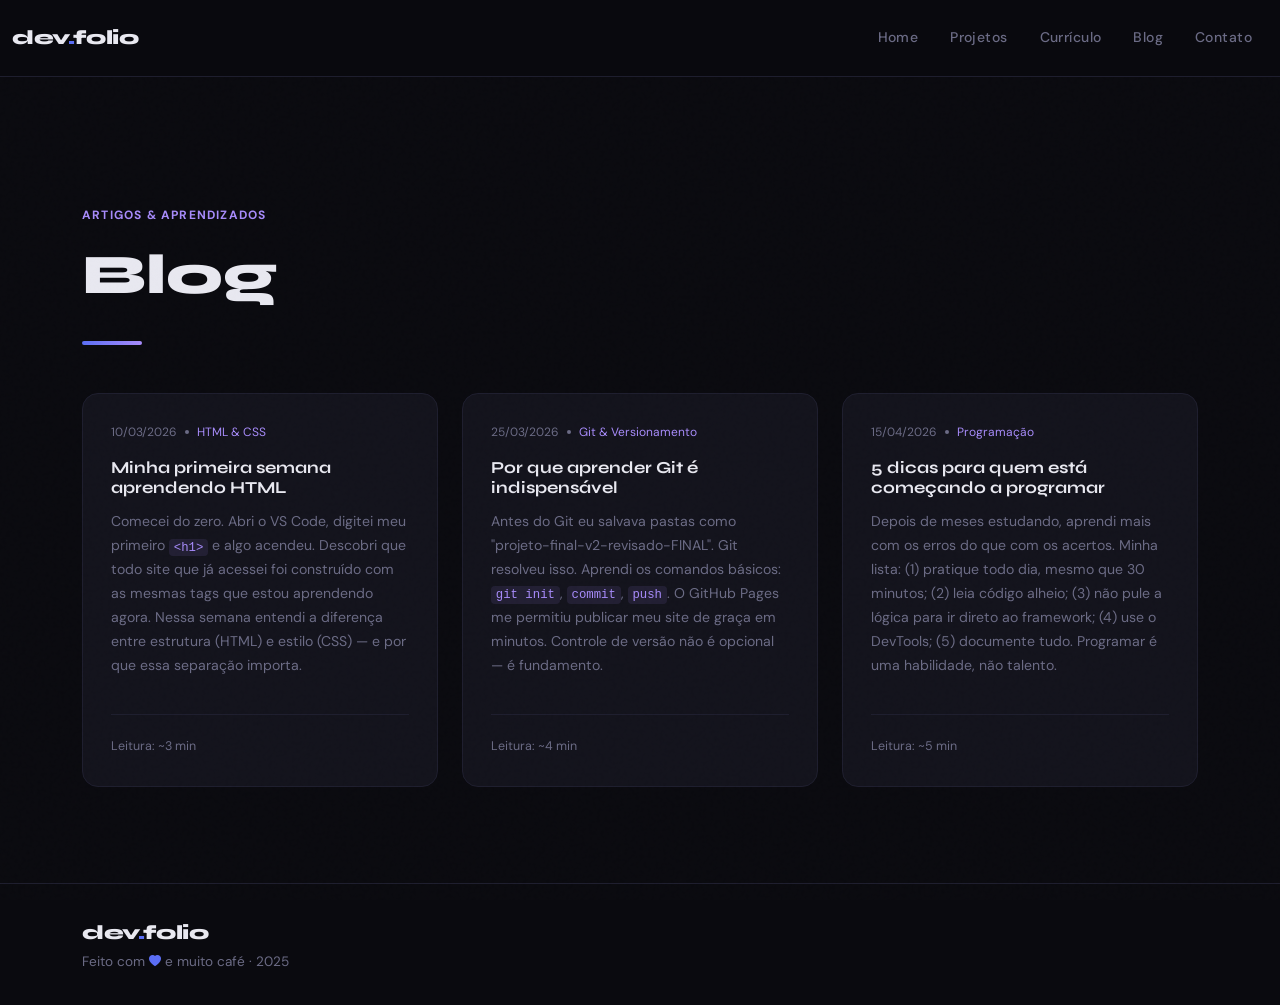
==== blog.html @ 3c871db7 "Commitando site de portifolio" ====
<!DOCTYPE html>
<html lang="pt-BR">
<head>
  <meta charset="UTF-8">
  <meta name="viewport" content="width=device-width, initial-scale=1.0">
  <title>Blog — Portfólio Dev</title>

  <!-- Bootstrap 5 -->
  <link href="https://cdn.jsdelivr.net/npm/bootstrap@5.3.3/dist/css/bootstrap.min.css" rel="stylesheet">
  <!-- Google Fonts -->
  <link href="https://fonts.googleapis.com/css2?family=Syne:wght@400;600;700;800&family=DM+Sans:ital,opsz,wght@0,9..40,300;0,9..40,400;0,9..40,500;1,9..40,300&display=swap" rel="stylesheet">
  <!-- Bootstrap Icons -->
  <link href="https://cdn.jsdelivr.net/npm/bootstrap-icons@1.11.3/font/bootstrap-icons.min.css" rel="stylesheet">

  <!-- CSS Customizado -->
  <link rel="stylesheet" href="assets/css/estilo.css">
</head>
<body>

<!-- NAVBAR -->
<nav class="navbar navbar-expand-lg navbar-dark sticky-top">
  <div class="container-fluid">
    <a class="navbar-brand" href="index.html">dev<span>.</span>folio</a>
    <button class="navbar-toggler" type="button" data-bs-toggle="collapse" data-bs-target="#navbarNav">
      <span class="navbar-toggler-icon"></span>
    </button>
    <div class="collapse navbar-collapse" id="navbarNav">
      <ul class="navbar-nav ms-auto">
        <li class="nav-item"><a class="nav-link" href="index.html">Home</a></li>
        <li class="nav-item"><a class="nav-link" href="index.html#projetos">Projetos</a></li>
        <li class="nav-item"><a class="nav-link" href="curriculo.html">Currículo</a></li>
        <li class="nav-item"><a class="nav-link" href="blog.html">Blog</a></li>
        <li class="nav-item"><a class="nav-link" href="contato.html">Contato</a></li>
      </ul>
    </div>
  </div>
</nav>

<!-- BLOG -->
<section id="blog" style="padding-top:8rem;">
  <div class="container">
    <p class="section-label fade-up">Artigos & Aprendizados</p>
    <h2 class="section-title fade-up">Blog</h2>
    <div class="divider fade-up"></div>
    <div class="row g-4">

      <div class="col-lg-4 fade-up delay-1">
        <article style="background:var(--card-bg);border:1px solid var(--border);border-radius:16px;padding:1.75rem;height:100%;transition:all 0.3s;display:flex;flex-direction:column;">
          <div style="display:flex;align-items:center;gap:0.5rem;margin-bottom:1rem;">
            <span style="font-size:0.75rem;color:var(--muted);">10/03/2026</span>
            <span style="width:4px;height:4px;background:var(--muted);border-radius:50%;"></span>
            <span style="font-size:0.75rem;color:var(--accent2);">HTML & CSS</span>
          </div>
          <h4 style="font-size:1.05rem;font-family:'Syne',sans-serif;font-weight:700;color:var(--text);margin-bottom:0.75rem;">Minha primeira semana aprendendo HTML</h4>
          <p style="color:var(--muted);font-size:0.88rem;line-height:1.7;flex:1;">
            Comecei do zero. Abri o VS Code, digitei meu primeiro <code style="color:var(--accent2);background:rgba(167,139,250,0.1);padding:0.1rem 0.3rem;border-radius:4px;">&lt;h1&gt;</code> e algo acendeu. 
            Descobri que todo site que já acessei foi construído com as mesmas tags que estou aprendendo agora. 
            Nessa semana entendi a diferença entre estrutura (HTML) e estilo (CSS) — e por que essa separação importa.
          </p>
          <div style="margin-top:1.25rem;padding-top:1rem;border-top:1px solid var(--border);">
            <span style="font-size:0.78rem;color:var(--muted);">Leitura: ~3 min</span>
          </div>
        </article>
      </div>

      <div class="col-lg-4 fade-up delay-2">
        <article style="background:var(--card-bg);border:1px solid var(--border);border-radius:16px;padding:1.75rem;height:100%;transition:all 0.3s;display:flex;flex-direction:column;">
          <div style="display:flex;align-items:center;gap:0.5rem;margin-bottom:1rem;">
            <span style="font-size:0.75rem;color:var(--muted);">25/03/2026</span>
            <span style="width:4px;height:4px;background:var(--muted);border-radius:50%;"></span>
            <span style="font-size:0.75rem;color:var(--accent2);">Git & Versionamento</span>
          </div>
          <h4 style="font-size:1.05rem;font-family:'Syne',sans-serif;font-weight:700;color:var(--text);margin-bottom:0.75rem;">Por que aprender Git é indispensável</h4>
          <p style="color:var(--muted);font-size:0.88rem;line-height:1.7;flex:1;">
            Antes do Git eu salvava pastas como "projeto-final-v2-revisado-FINAL". Git resolveu isso. 
            Aprendi os comandos básicos: <code style="color:var(--accent2);background:rgba(167,139,250,0.1);padding:0.1rem 0.3rem;border-radius:4px;">git init</code>, <code style="color:var(--accent2);background:rgba(167,139,250,0.1);padding:0.1rem 0.3rem;border-radius:4px;">commit</code>, <code style="color:var(--accent2);background:rgba(167,139,250,0.1);padding:0.1rem 0.3rem;border-radius:4px;">push</code>.
            O GitHub Pages me permitiu publicar meu site de graça em minutos. Controle de versão não é opcional — é fundamento.
          </p>
          <div style="margin-top:1.25rem;padding-top:1rem;border-top:1px solid var(--border);">
            <span style="font-size:0.78rem;color:var(--muted);">Leitura: ~4 min</span>
          </div>
        </article>
      </div>

      <div class="col-lg-4 fade-up delay-3">
        <article style="background:var(--card-bg);border:1px solid var(--border);border-radius:16px;padding:1.75rem;height:100%;transition:all 0.3s;display:flex;flex-direction:column;">
          <div style="display:flex;align-items:center;gap:0.5rem;margin-bottom:1rem;">
            <span style="font-size:0.75rem;color:var(--muted);">15/04/2026</span>
            <span style="width:4px;height:4px;background:var(--muted);border-radius:50%;"></span>
            <span style="font-size:0.75rem;color:var(--accent2);">Programação</span>
          </div>
          <h4 style="font-size:1.05rem;font-family:'Syne',sans-serif;font-weight:700;color:var(--text);margin-bottom:0.75rem;">5 dicas para quem está começando a programar</h4>
          <p style="color:var(--muted);font-size:0.88rem;line-height:1.7;flex:1;">
            Depois de meses estudando, aprendi mais com os erros do que com os acertos. 
            Minha lista: (1) pratique todo dia, mesmo que 30 minutos; (2) leia código alheio; 
            (3) não pule a lógica para ir direto ao framework; (4) use o DevTools; 
            (5) documente tudo. Programar é uma habilidade, não talento.
          </p>
          <div style="margin-top:1.25rem;padding-top:1rem;border-top:1px solid var(--border);">
            <span style="font-size:0.78rem;color:var(--muted);">Leitura: ~5 min</span>
          </div>
        </article>
      </div>

    </div>
  </div>
</section>

<!-- FOOTER -->
<footer>
  <div class="container d-flex flex-wrap justify-content-between align-items-center">
    <span class="navbar-brand mb-0" style="font-family:'Syne',sans-serif;font-weight:800;">dev<span style="color:var(--accent);">.</span>folio</span>
    <span style="color:var(--muted);">Feito com <i class="bi bi-heart-fill" style="color:var(--accent);font-size:0.75rem;"></i> e muito café · 2025</span>
  </div>
</footer>

<!-- Bootstrap JS -->
<script src="https://cdn.jsdelivr.net/npm/bootstrap@5.3.3/dist/js/bootstrap.bundle.min.js"></script>
<!-- JS Customizado -->
<script src="assets/js/app.js"></script>

</body>
</html>
---- assets/css/estilo.css ----
:root {
  --bg: #0a0a0f;
  --surface: #111118;
  --border: #1e1e2e;
  --accent: #5b6ef5;
  --accent2: #a78bfa;
  --accent3: #34d399;
  --text: #e8e8f0;
  --muted: #6b6b85;
  --card-bg: #13131c;
}

* { margin: 0; padding: 0; box-sizing: border-box; }

html { scroll-behavior: smooth; }

body {
  background: var(--bg);
  color: var(--text);
  font-family: 'DM Sans', sans-serif;
  font-size: 16px;
  line-height: 1.7;
  overflow-x: hidden;
}

/* ── NOISE OVERLAY ── */
body::before {
  content: '';
  position: fixed;
  inset: 0;
  background-image: url("data:image/svg+xml,%3Csvg viewBox='0 0 256 256' xmlns='http://www.w3.org/2000/svg'%3E%3Cfilter id='noise'%3E%3CfeTurbulence type='fractalNoise' baseFrequency='0.9' numOctaves='4' stitchTiles='stitch'/%3E%3C/filter%3E%3Crect width='100%25' height='100%25' filter='url(%23noise)' opacity='0.04'/%3E%3C/svg%3E");
  pointer-events: none;
  z-index: 999;
  opacity: 0.4;
}

h1, h2, h3, h4 {
  font-family: 'Syne', sans-serif;
  font-weight: 700;
}

/* ── NAV ── */
nav.navbar {
  background: rgba(10,10,15,0.85) !important;
  backdrop-filter: blur(16px);
  border-bottom: 1px solid var(--border);
  padding: 1rem 0;
}

.navbar-brand {
  font-family: 'Syne', sans-serif;
  font-weight: 800;
  font-size: 1.25rem;
  color: var(--text) !important;
  letter-spacing: -0.02em;
}

.navbar-brand span { color: var(--accent); }

.nav-link {
  color: var(--muted) !important;
  font-size: 0.875rem;
  font-weight: 500;
  letter-spacing: 0.03em;
  transition: color 0.2s;
  padding: 0.4rem 1rem !important;
}

.nav-link:hover { color: var(--text) !important; }

/* ── HERO ── */
.hero {
  min-height: 100vh;
  display: flex;
  align-items: center;
  padding: 7rem 0 5rem;
  position: relative;
  overflow: hidden;
}

.hero-glow {
  position: absolute;
  width: 600px;
  height: 600px;
  border-radius: 50%;
  filter: blur(120px);
  opacity: 0.12;
  pointer-events: none;
}

.hero-glow-1 {
  background: var(--accent);
  top: -100px;
  right: -100px;
}

.hero-glow-2 {
  background: var(--accent2);
  bottom: -100px;
  left: -100px;
}

.hero-tag {
  display: inline-flex;
  align-items: center;
  gap: 0.5rem;
  background: rgba(91,110,245,0.12);
  border: 1px solid rgba(91,110,245,0.25);
  color: var(--accent2);
  font-size: 0.8rem;
  font-weight: 500;
  letter-spacing: 0.05em;
  padding: 0.35rem 0.9rem;
  border-radius: 100px;
  margin-bottom: 1.5rem;
}

.hero-tag .dot {
  width: 6px; height: 6px;
  background: var(--accent3);
  border-radius: 50%;
  animation: pulse 2s infinite;
}

@keyframes pulse {
  0%, 100% { opacity: 1; transform: scale(1); }
  50% { opacity: 0.5; transform: scale(0.8); }
}

.hero-title {
  font-size: clamp(1.8rem, 3.5vw, 3.2rem);
  font-weight: 800;
  line-height: 1.1;
  letter-spacing: -0.03em;
  color: var(--text);
  margin-bottom: 1.5rem;
  word-break: normal;
  overflow-wrap: normal;
  white-space: nowrap;
}

.hero-title .line2 {
  background: linear-gradient(135deg, var(--accent) 0%, var(--accent2) 100%);
  -webkit-background-clip: text;
  -webkit-text-fill-color: transparent;
  background-clip: text;
}

.hero-sub {
  color: var(--muted);
  font-size: 1.05rem;
  max-width: 480px;
  margin-bottom: 2.5rem;
  line-height: 1.8;
}

.btn-primary-custom {
  background: var(--accent);
  color: #fff;
  border: none;
  padding: 0.85rem 2rem;
  border-radius: 8px;
  font-family: 'Syne', sans-serif;
  font-weight: 600;
  font-size: 0.95rem;
  transition: all 0.25s;
  text-decoration: none;
  display: inline-flex;
  align-items: center;
  gap: 0.5rem;
}

.btn-primary-custom:hover {
  background: #4a5de4;
  transform: translateY(-2px);
  box-shadow: 0 10px 30px rgba(91,110,245,0.3);
}

.btn-secondary-custom {
  background: transparent;
  color: var(--text);
  border: 1px solid var(--border);
  padding: 0.85rem 2rem;
  border-radius: 8px;
  font-family: 'Syne', sans-serif;
  font-weight: 600;
  font-size: 0.95rem;
  transition: all 0.25s;
  text-decoration: none;
  display: inline-flex;
  align-items: center;
  gap: 0.5rem;
  cursor: pointer;
}

.btn-secondary-custom:hover {
  border-color: var(--accent);
  color: var(--accent);
}

/* ── SCROLL REVEAL ── */
.fade-up {
  opacity: 0;
  transform: translateY(30px);
  transition: opacity 0.6s ease-out, transform 0.6s ease-out;
}

.fade-up.visible {
  opacity: 1;
  transform: translateY(0);
}

.delay-1 { transition-delay: 0.1s; }
.delay-2 { transition-delay: 0.2s; }
.delay-3 { transition-delay: 0.3s; }
.delay-4 { transition-delay: 0.4s; }
.delay-5 { transition-delay: 0.5s; }

/* ── SEÇÕES ── */
section {
  padding: 6rem 0;
  position: relative;
}

.section-label {
  color: var(--accent2);
  font-size: 0.75rem;
  font-weight: 700;
  letter-spacing: 0.1em;
  text-transform: uppercase;
  margin-bottom: 1rem;
}

.section-title {
  font-size: clamp(2rem, 5vw, 3.5rem);
  font-weight: 800;
  line-height: 1.2;
  color: var(--text);
  margin-bottom: 2rem;
}

.divider {
  width: 60px;
  height: 4px;
  background: linear-gradient(90deg, var(--accent) 0%, var(--accent2) 100%);
  border-radius: 100px;
  margin-bottom: 3rem;
}

.container {
  gap: 100%;
}

.div-img {
  padding: 0;
  margin: 0;
  position: relative;
  z-index: 0;
}


/* ── PROJETOS ── */
.project-card {
  background: var(--card-bg);
  border: 1px solid var(--border);
  border-radius: 16px;
  overflow: hidden;
  transition: all 0.3s;
  height: 100%;
  display: flex;
  flex-direction: column;
}

.project-card:hover {
  border-color: var(--accent);
  box-shadow: 0 20px 40px rgba(91,110,245,0.15);
  transform: translateY(-5px);
}

.project-image {
  width: 100%;
  height: 250px;
  background: linear-gradient(135deg, rgba(91,110,245,0.1) 0%, rgba(167,139,250,0.1) 100%);
  overflow: hidden;
}

.project-image img {
  width: 100%;
  height: 100%;
  object-fit: cover;
}

.project-content {
  padding: 1.75rem;
  flex: 1;
  display: flex;
  flex-direction: column;
}

.project-tag {
  display: inline-flex;
  align-items: center;
  gap: 0.5rem;
  width: fit-content;
  background: rgba(91,110,245,0.12);
  color: var(--accent2);
  font-size: 0.7rem;
  font-weight: 600;
  letter-spacing: 0.05em;
  padding: 0.3rem 0.75rem;
  border-radius: 100px;
  margin-bottom: 1rem;
}

.project-title {
  font-size: 1.15rem;
  font-weight: 700;
  color: var(--text);
  margin-bottom: 0.75rem;
}

.project-desc {
  color: var(--muted);
  font-size: 0.88rem;
  line-height: 1.7;
  margin-bottom: 1rem;
  flex: 1;
}

.project-tech {
  display: flex;
  flex-wrap: wrap;
  gap: 0.5rem;
  padding-top: 1rem;
  border-top: 1px solid var(--border);
}

.tech-badge {
  background: rgba(91,110,245,0.15);
  color: var(--accent);
  font-size: 0.7rem;
  font-weight: 600;
  padding: 0.35rem 0.75rem;
  border-radius: 6px;
}

/* ── ABOUT ── */
.about-text {
  color: var(--muted);
  font-size: 1rem;
  line-height: 1.9;
  margin-bottom: 2rem;
}

.skill-pill {
  display: inline-flex;
  align-items: center;
  gap: 0.5rem;
  background: rgba(91,110,245,0.12);
  color: var(--text);
  font-size: 0.8rem;
  font-weight: 500;
  padding: 0.4rem 0.9rem;
  border-radius: 100px;
  margin-right: 0.75rem;
  margin-bottom: 0.75rem;
}

.skill-pill .dot {
  width: 5px;
  height: 5px;
  background: currentColor;
  border-radius: 50%;
}

/* ── CONTACT ── */
.contact-item {
  display: flex;
  align-items: center;
  gap: 1.25rem;
  padding: 1.5rem;
  background: var(--card-bg);
  border: 1px solid var(--border);
  border-radius: 12px;
  margin-bottom: 1rem;
  text-decoration: none;
  color: var(--text);
  transition: all 0.3s;
}

.contact-item:hover {
  border-color: var(--accent);
  background: rgba(91,110,245,0.08);
}

.contact-item i {
  font-size: 1.5rem;
  color: var(--accent);
}

/* ── FOOTER ── */
footer {
  border-top: 1px solid var(--border);
  padding: 2rem 0;
  color: var(--muted);
  font-size: 0.85rem;
}

footer i {
  animation: heartbeat 1.2s infinite;
}

@keyframes heartbeat {
  0%, 100% { transform: scale(1); }
  50% { transform: scale(1.2); }
}

/* ── RESPONSIVE ── */
@media (max-width: 768px) {
  section {
    padding: 3rem 0;
  }

  .hero {
    padding: 4rem 0 2rem;
    min-height: auto;
  }

  .hero-title {
    font-size: 1.8rem;
    white-space: normal;
  }

  .section-title {
    font-size: 1.5rem;
  }

  nav.navbar {
    padding: 0.75rem 0;
  }

  .nav-link {
    padding: 0.3rem 0.75rem !important;
    font-size: 0.8rem;
  }

  .row.g-5 {
    gap: 2rem !important;
  }

  .col-lg-6 {
    display: block !important;
    width: 100% !important;
  }
}

/* ── breakpoint intermediário para evitar sobreposição ── */
@media (max-width: 1200px) and (min-width: 769px) {
  .hero-title {
    font-size: clamp(1.6rem, 3vw, 2.8rem);
    white-space: nowrap;
  }
}

/* Garante que a coluna de texto nunca vaze sobre a imagem */
.hero .col-lg-6:first-child {
  overflow: hidden;
}
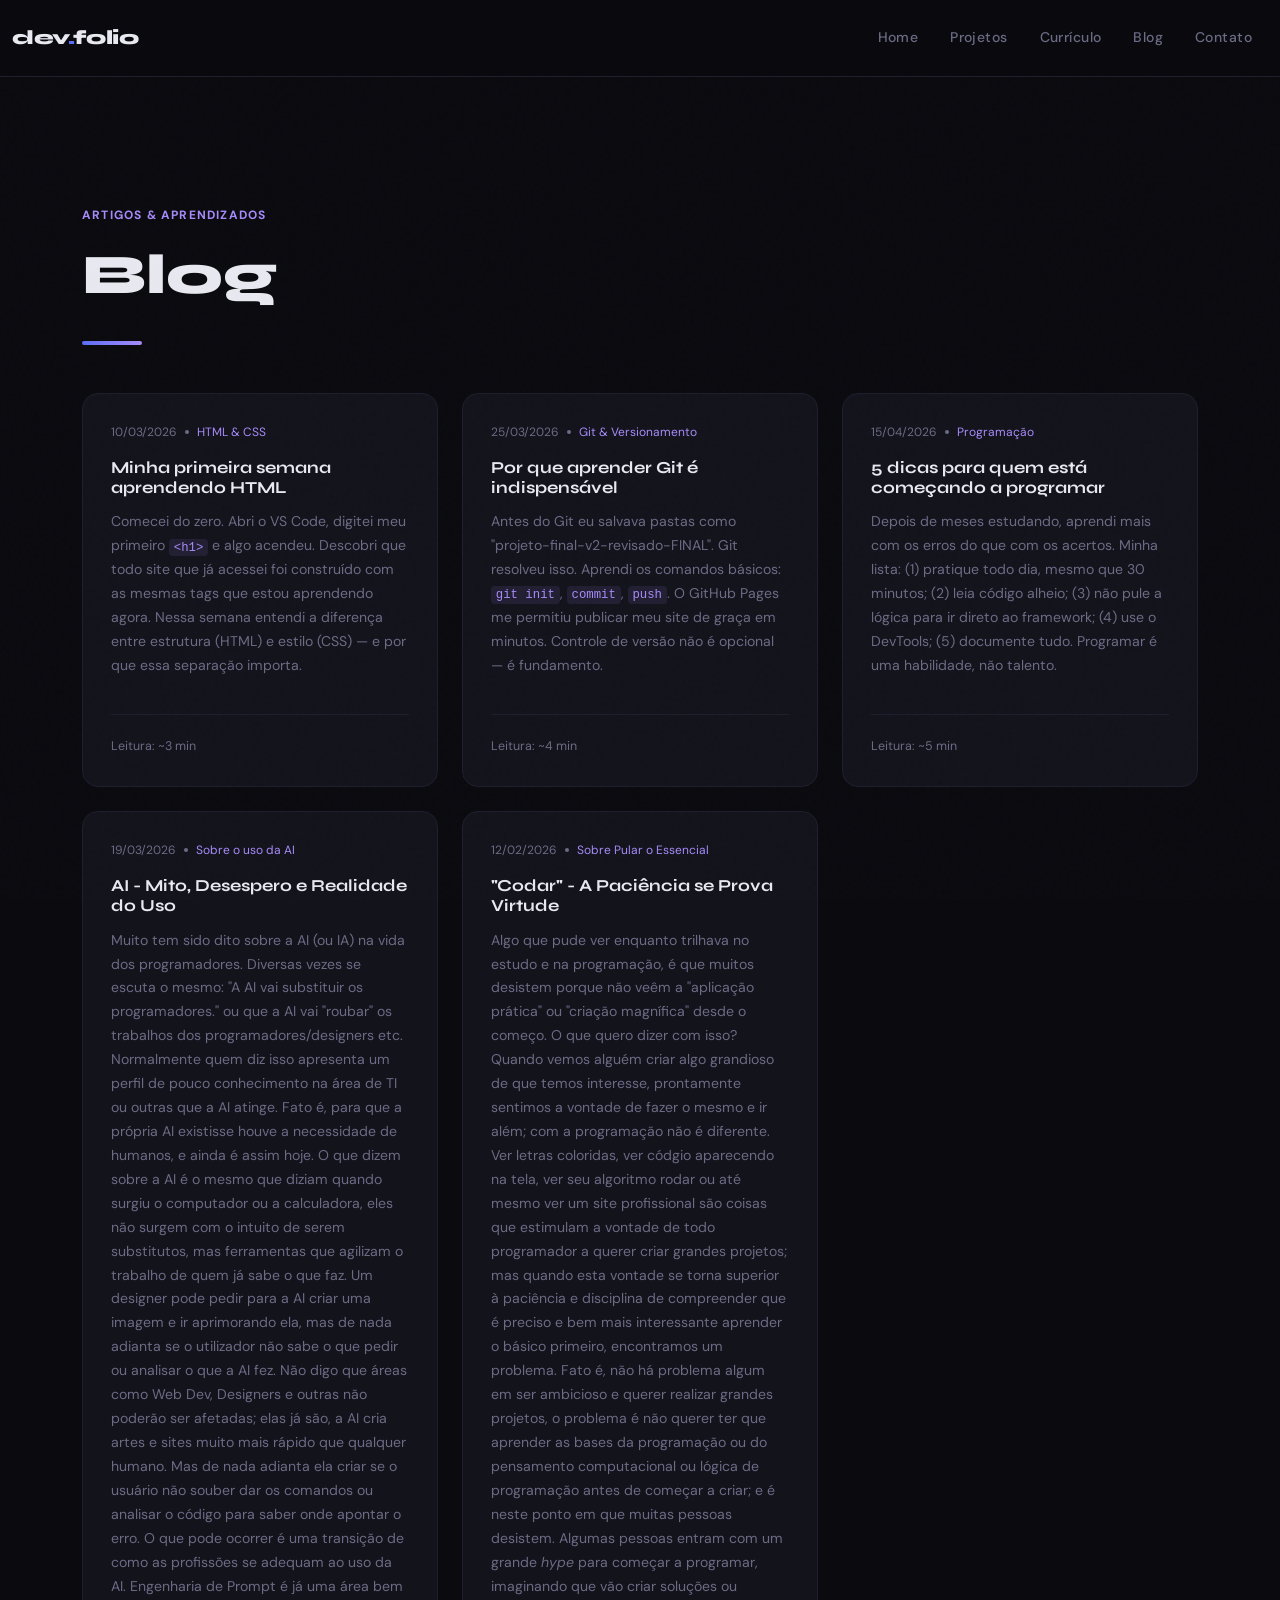
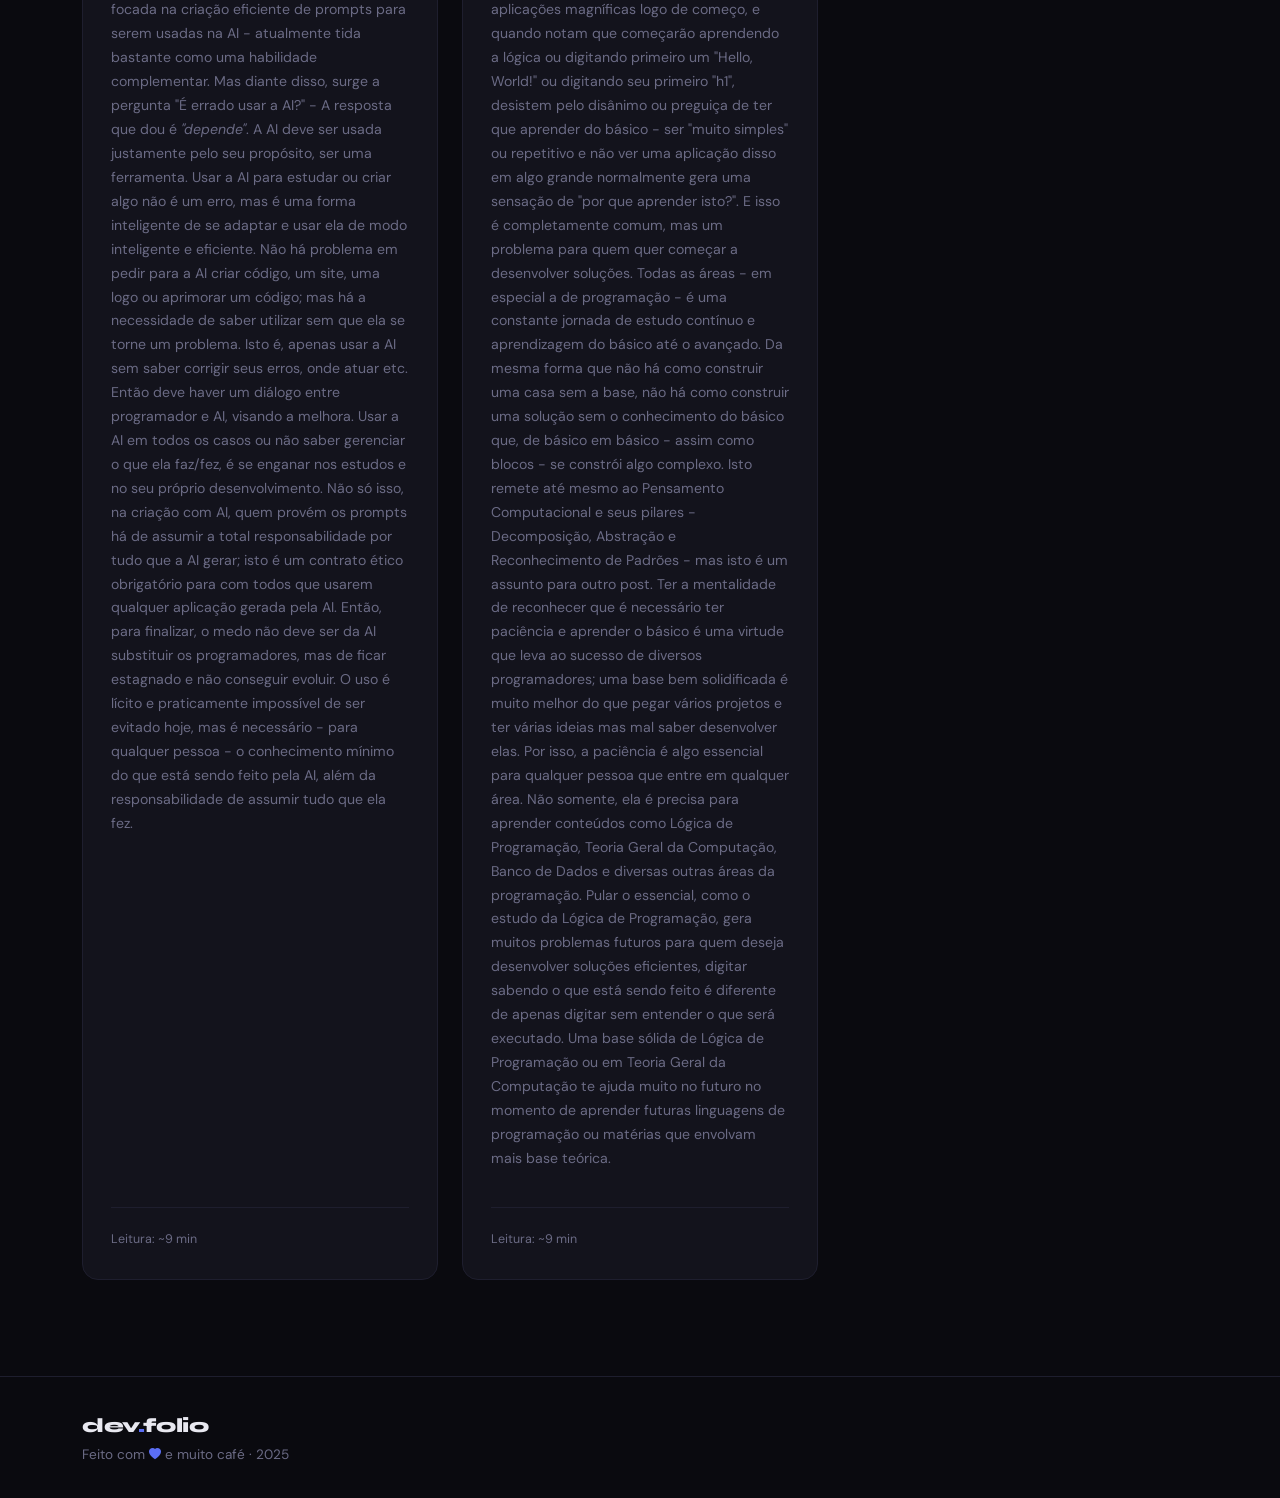
==== commit 81a51866: "Novas adições" ====
--- a/blog.html
+++ b/blog.html
@@ -102,6 +102,65 @@
         </article>
       </div>
 
+      <div class="col-lg-4 fade-up delay-3">
+        <article style="background:var(--card-bg);border:1px solid var(--border);border-radius:16px;padding:1.75rem;height:100%;transition:all 0.3s;display:flex;flex-direction:column;">
+          <div style="display:flex;align-items:center;gap:0.5rem;margin-bottom:1rem;">
+            <span style="font-size:0.75rem;color:var(--muted);">19/03/2026</span>
+            <span style="width:4px;height:4px;background:var(--muted);border-radius:50%;"></span>
+            <span style="font-size:0.75rem;color:var(--accent2);">Sobre o uso da AI</span>
+          </div>
+          <h4 style="font-size:1.05rem;font-family:'Syne',sans-serif;font-weight:700;color:var(--text);margin-bottom:0.75rem;">AI - Mito, Desespero e Realidade do Uso</h4>
+          <p style="color:var(--muted);font-size:0.88rem;line-height:1.7;flex:1;">
+            Muito tem sido dito sobre a AI (ou IA) na vida dos programadores. Diversas vezes se escuta o mesmo:
+            "A AI vai substituir os programadores." ou que a AI vai "roubar" os trabalhos dos programadores/designers etc.
+            Normalmente quem diz isso apresenta um perfil de pouco conhecimento na área de TI ou outras que a AI atinge. 
+            Fato é, para que a própria AI existisse houve a necessidade de humanos, e ainda é assim hoje. O que dizem sobre a AI é o mesmo que diziam quando surgiu o computador ou a calculadora,
+            eles não surgem com o intuito de serem substitutos, mas ferramentas que agilizam o trabalho de quem já sabe o que faz. Um designer pode pedir para a AI criar uma imagem e ir aprimorando ela, mas 
+            de nada adianta se o utilizador não sabe o que pedir ou analisar o que a AI fez. Não digo que áreas como Web Dev, Designers e outras não poderão ser afetadas; elas já são, a AI cria artes e sites muito mais rápido que qualquer humano.
+            Mas de nada adianta ela criar se o usuário não souber dar os comandos ou analisar o código para saber onde apontar o erro. O que pode ocorrer é uma transição de como as profissões se adequam ao uso da AI. Engenharia de Prompt é já uma
+            área bem focada na criação eficiente de prompts para serem usadas na AI - atualmente tida bastante como uma habilidade complementar. 
+            Mas diante disso, surge a pergunta "É errado usar a AI?" - A resposta que dou é <i>"depende"</i>.
+            A AI deve ser usada justamente pelo seu propósito, ser uma ferramenta. Usar a AI para estudar ou criar algo não é um erro, mas é uma forma inteligente de se adaptar e usar ela de modo inteligente e eficiente. Não há problema em pedir para a AI
+            criar código, um site, uma logo ou aprimorar um código; mas há a necessidade de saber utilizar sem que ela se torne um problema. Isto é, apenas usar a AI sem saber corrigir seus erros, onde atuar etc.
+            Então deve haver um diálogo entre programador e AI, visando a melhora. Usar a AI em todos os casos ou não saber gerenciar o que ela faz/fez, é se enganar nos estudos e no seu próprio desenvolvimento. 
+            Não só isso, na criação com AI, quem provém os prompts há de assumir a total responsabilidade por tudo que a AI gerar; isto é um contrato ético obrigatório para com todos que usarem qualquer aplicação gerada pela AI.
+            Então, para finalizar, o medo não deve ser da AI substituir os programadores, mas de ficar estagnado e não conseguir evoluir. O uso é lícito e praticamente impossível de ser evitado hoje, mas é necessário - para qualquer pessoa - o conhecimento
+            mínimo do que está sendo feito pela AI, além da responsabilidade de assumir tudo que ela fez.
+          </p>
+          <div style="margin-top:1.25rem;padding-top:1rem;border-top:1px solid var(--border);">
+            <span style="font-size:0.78rem;color:var(--muted);">Leitura: ~9 min</span>
+          </div>
+        </article>
+      </div>
+
+      <div class="col-lg-4 fade-up delay-3">
+        <article style="background:var(--card-bg);border:1px solid var(--border);border-radius:16px;padding:1.75rem;height:100%;transition:all 0.3s;display:flex;flex-direction:column;">
+          <div style="display:flex;align-items:center;gap:0.5rem;margin-bottom:1rem;">
+            <span style="font-size:0.75rem;color:var(--muted);">12/02/2026</span>
+            <span style="width:4px;height:4px;background:var(--muted);border-radius:50%;"></span>
+            <span style="font-size:0.75rem;color:var(--accent2);">Sobre Pular o Essencial</span>
+          </div>
+          <h4 style="font-size:1.05rem;font-family:'Syne',sans-serif;font-weight:700;color:var(--text);margin-bottom:0.75rem;">"Codar" - A Paciência se Prova Virtude</h4>
+          <p style="color:var(--muted);font-size:0.88rem;line-height:1.7;flex:1;">
+            Algo que pude ver enquanto trilhava no estudo e na programação, é que muitos desistem porque não veêm a "aplicação prática" ou "criação magnífica" desde o começo.
+            O que quero dizer com isso? Quando vemos alguém criar algo grandioso de que temos interesse, prontamente sentimos a vontade de fazer o mesmo e ir além; com a programação não é diferente.
+            Ver letras coloridas, ver códgio aparecendo na tela, ver seu algoritmo rodar ou até mesmo ver um site profissional são coisas que estimulam a vontade de todo programador a querer criar grandes projetos; mas quando
+            esta vontade se torna superior à paciência e disciplina de compreender que é preciso e bem mais interessante aprender o básico primeiro, encontramos um problema.
+            Fato é, não há problema algum em ser ambicioso e querer realizar grandes projetos, o problema é não querer ter que aprender as bases da programação ou do pensamento computacional ou lógica de programação antes de começar a criar;
+            e é neste ponto em que muitas pessoas desistem. Algumas pessoas entram com um grande <i>hype</i> para começar a programar, imaginando que vão criar soluções ou aplicações magníficas logo de começo, e quando notam que começarão aprendendo a lógica ou 
+            digitando primeiro um "Hello, World!" ou digitando seu primeiro "h1", desistem pelo disânimo ou preguiça de ter que aprender do básico - ser "muito simples" ou repetitivo e não ver uma aplicação disso em algo grande normalmente gera uma sensação de "por que aprender isto?".
+            E isso é completamente comum, mas um problema para quem quer começar a desenvolver soluções. Todas as áreas - em especial a de programação - é uma constante jornada de estudo contínuo e aprendizagem do básico até o avançado. Da mesma forma que não há como construir uma casa sem a base, não há como construir uma solução sem
+            o conhecimento do básico que, de básico em básico - assim como blocos - se constrói algo complexo. Isto remete até mesmo ao Pensamento Computacional e seus pilares - Decomposição, Abstração e Reconhecimento de Padrões - mas isto é um assunto para outro post.
+            Ter a mentalidade de reconhecer que é necessário ter paciência e aprender o básico é uma virtude que leva ao sucesso de diversos programadores; uma base bem solidificada é muito melhor do que pegar vários projetos e ter várias ideias mas mal saber desenvolver elas. 
+            Por isso, a paciência é algo essencial para qualquer pessoa que entre em qualquer área. Não somente, ela é precisa para aprender conteúdos como Lógica de Programação, Teoria Geral da Computação, Banco de Dados e diversas outras áreas da programação. Pular o essencial, como o estudo da Lógica de Programação, gera muitos problemas futuros
+            para quem deseja desenvolver soluções eficientes, digitar sabendo o que está sendo feito é diferente de apenas digitar sem entender o que será executado. Uma base sólida de Lógica de Programação ou em Teoria Geral da Computação te ajuda muito no futuro no momento de aprender futuras linguagens de programação ou matérias que envolvam mais base teórica.
+          </p>
+          <div style="margin-top:1.25rem;padding-top:1rem;border-top:1px solid var(--border);">
+            <span style="font-size:0.78rem;color:var(--muted);">Leitura: ~9 min</span>
+          </div>
+        </article>
+      </div>
+
     </div>
   </div>
 </section>
--- a/assets/css/estilo.css
+++ b/assets/css/estilo.css
@@ -466,3 +466,342 @@
 .hero .col-lg-6:first-child {
   overflow: hidden;
 }
+
+/* ═══════════════════════════════════════
+   GAMIFICAÇÃO — CURRÍCULO
+═══════════════════════════════════════ */
+
+/* ── CV HEADER ── */
+.cv-header {
+  padding: 8rem 0 4rem;
+  position: relative;
+  overflow: hidden;
+  background: var(--bg);
+}
+.cv-header-glow {
+  position: absolute;
+  width: 700px; height: 700px;
+  border-radius: 50%;
+  background: radial-gradient(circle, rgba(91,110,245,0.18) 0%, transparent 70%);
+  top: -200px; right: -200px;
+  pointer-events: none;
+}
+
+/* ── PLAYER CARD ── */
+.player-card {
+  display: flex;
+  gap: 2rem;
+  align-items: flex-start;
+  background: var(--card-bg);
+  border: 1px solid var(--border);
+  border-radius: 20px;
+  padding: 2rem;
+  position: relative;
+  overflow: hidden;
+  margin-top: 2rem;
+}
+.player-card::before {
+  content: '';
+  position: absolute;
+  inset: 0;
+  background: linear-gradient(135deg, rgba(91,110,245,0.06) 0%, rgba(167,139,250,0.04) 100%);
+  pointer-events: none;
+}
+.player-card-left { flex-shrink: 0; position: relative; }
+.player-avatar-ring {
+  width: 90px; height: 90px;
+  border-radius: 50%;
+  background: linear-gradient(135deg, var(--accent), var(--accent2));
+  padding: 3px;
+  display: flex; align-items: center; justify-content: center;
+}
+.player-avatar-inner {
+  width: 100%; height: 100%;
+  border-radius: 50%;
+  background: var(--card-bg);
+  display: flex; align-items: center; justify-content: center;
+}
+.player-level-badge {
+  position: absolute;
+  bottom: -6px; left: 50%; transform: translateX(-50%);
+  background: linear-gradient(90deg, var(--accent), var(--accent2));
+  color: #fff;
+  font-family: 'Syne', sans-serif;
+  font-size: 0.65rem;
+  font-weight: 800;
+  padding: 2px 10px;
+  border-radius: 100px;
+  letter-spacing: 0.05em;
+  white-space: nowrap;
+}
+.player-card-right { flex: 1; }
+.player-class-badge {
+  background: rgba(91,110,245,0.15);
+  color: var(--accent2);
+  font-size: 0.72rem;
+  font-weight: 600;
+  padding: 0.25rem 0.75rem;
+  border-radius: 100px;
+  display: inline-flex;
+  align-items: center;
+  gap: 0.4rem;
+}
+.xp-bars { display: flex; flex-direction: column; gap: 0.6rem; }
+.xp-row { display: flex; align-items: center; gap: 0.75rem; }
+.xp-label { font-size: 0.75rem; color: var(--muted); width: 90px; flex-shrink: 0; }
+.xp-track {
+  flex: 1; height: 6px;
+  background: rgba(255,255,255,0.06);
+  border-radius: 100px;
+  overflow: hidden;
+}
+.xp-fill {
+  height: 100%; border-radius: 100px;
+  transition: width 1.2s cubic-bezier(0.16, 1, 0.3, 1);
+}
+.xp-val { font-size: 0.72rem; color: var(--muted); width: 26px; text-align: right; }
+
+/* ── CV BLOCKS ── */
+.cv-block {
+  margin-bottom: 3rem;
+}
+.cv-block-label {
+  display: inline-flex;
+  align-items: center;
+  gap: 0.5rem;
+  color: var(--accent2);
+  font-size: 0.7rem;
+  font-weight: 700;
+  letter-spacing: 0.12em;
+  text-transform: uppercase;
+  background: rgba(167,139,250,0.1);
+  border: 1px solid rgba(167,139,250,0.2);
+  padding: 0.35rem 0.9rem;
+  border-radius: 100px;
+  margin-bottom: 1.5rem;
+}
+
+/* ── QUEST LOG ── */
+.quest-item {
+  display: flex;
+  gap: 1.25rem;
+  align-items: flex-start;
+  padding: 1.25rem;
+  background: var(--card-bg);
+  border: 1px solid var(--border);
+  border-radius: 12px;
+  margin-bottom: 1rem;
+  transition: border-color 0.25s;
+}
+.quest-item:hover { border-color: var(--accent); }
+.quest-icon {
+  width: 46px; height: 46px; flex-shrink: 0;
+  border-radius: 12px;
+  display: flex; align-items: center; justify-content: center;
+  font-size: 1.2rem;
+}
+.quest-gold { background: rgba(245,158,11,0.2); color: #f59e0b; }
+.quest-silver { background: rgba(167,139,250,0.2); color: var(--accent2); }
+.quest-body { flex: 1; }
+.quest-header { display: flex; align-items: center; gap: 0.75rem; flex-wrap: wrap; margin-bottom: 0.35rem; }
+.quest-title { font-family: 'Syne', sans-serif; font-size: 0.95rem; font-weight: 700; color: var(--text); }
+.quest-badge {
+  font-size: 0.65rem; font-weight: 700; letter-spacing: 0.05em;
+  padding: 0.2rem 0.6rem; border-radius: 100px;
+}
+.quest-badge-active { background: rgba(52,211,153,0.15); color: #34d399; }
+.quest-badge-done { background: rgba(91,110,245,0.15); color: var(--accent); }
+.quest-date { font-size: 0.78rem; color: var(--muted); display: flex; align-items: center; gap: 0.4rem; margin-bottom: 0.5rem; }
+.quest-desc { font-size: 0.88rem; color: var(--muted); margin: 0; line-height: 1.6; }
+
+/* ── SKILL TREE ── */
+.skilltree-wrap { display: flex; flex-direction: column; }
+.skilltree-node {
+  display: flex;
+  gap: 1.25rem;
+  align-items: flex-start;
+  padding: 1.25rem;
+  border: 1px solid var(--border);
+  border-radius: 12px;
+  background: var(--card-bg);
+  position: relative;
+  transition: border-color 0.25s;
+}
+.skilltree-node:hover { border-color: var(--accent2); }
+.skilltree-node.active { border-color: rgba(91,110,245,0.35); }
+.stn-icon {
+  width: 44px; height: 44px; flex-shrink: 0;
+  border-radius: 10px;
+  background: linear-gradient(135deg,rgba(91,110,245,0.25),rgba(167,139,250,0.25));
+  display: flex; align-items: center; justify-content: center;
+  color: var(--accent2); font-size: 1.2rem;
+}
+.stn-body { flex: 1; }
+.stn-body strong { font-family: 'Syne', sans-serif; font-size: 0.95rem; color: var(--text); display: block; margin-bottom: 0.25rem; }
+.stn-inst { font-size: 0.8rem; color: var(--muted); display: block; margin-bottom: 0.4rem; }
+.stn-badge {
+  display: inline-block;
+  font-size: 0.65rem; font-weight: 700;
+  padding: 0.2rem 0.6rem; border-radius: 100px;
+  background: rgba(52,211,153,0.15); color: #34d399;
+  margin-bottom: 0.5rem;
+}
+.stn-body p { font-size: 0.85rem; color: var(--muted); margin: 0; }
+.skilltree-connector {
+  width: 2px; height: 24px;
+  background: linear-gradient(180deg, var(--accent), var(--accent2));
+  margin: 0 auto;
+  border-radius: 100px;
+}
+
+/* ── INVENTORY GRID ── */
+.inventory-grid {
+  display: grid;
+  grid-template-columns: repeat(auto-fill, minmax(80px, 1fr));
+  gap: 0.75rem;
+}
+.inv-item {
+  background: var(--card-bg);
+  border: 1px solid var(--border);
+  border-radius: 12px;
+  padding: 0.85rem 0.5rem;
+  display: flex; flex-direction: column; align-items: center; gap: 0.4rem;
+  cursor: default;
+  transition: all 0.25s;
+}
+.inv-item:hover {
+  border-color: var(--accent);
+  background: rgba(91,110,245,0.08);
+  transform: translateY(-3px);
+}
+.inv-item i { font-size: 1.4rem; color: var(--accent2); }
+.inv-item span { font-size: 0.65rem; color: var(--muted); text-align: center; font-weight: 600; letter-spacing: 0.03em; }
+
+/* ── ATTRS ── */
+.attrs-grid {
+  display: grid;
+  grid-template-columns: repeat(auto-fill, minmax(140px, 1fr));
+  gap: 0.75rem;
+}
+.attr-item {
+  background: var(--card-bg);
+  border: 1px solid var(--border);
+  border-radius: 12px;
+  padding: 1rem;
+  display: flex; flex-direction: column; gap: 0.4rem;
+  transition: border-color 0.25s;
+}
+.attr-item:hover { border-color: var(--accent2); }
+.attr-icon { font-size: 1.3rem; }
+.attr-name { font-size: 0.75rem; font-weight: 600; color: var(--text); }
+.attr-stars { font-size: 0.75rem; color: #f59e0b; letter-spacing: 0.05em; }
+
+/* ── ACHIEVEMENTS ── */
+.achievements-grid { display: flex; flex-direction: column; gap: 0.75rem; }
+.ach-item {
+  display: flex; align-items: center; gap: 1rem;
+  padding: 1rem 1.25rem;
+  background: var(--card-bg);
+  border: 1px solid var(--border);
+  border-radius: 12px;
+  transition: all 0.25s;
+}
+.ach-item.unlocked { border-color: rgba(52,211,153,0.3); }
+.ach-item.unlocked:hover { border-color: var(--accent3); box-shadow: 0 0 20px rgba(52,211,153,0.1); }
+.ach-item.in-progress { opacity: 0.8; }
+.ach-item.in-progress:hover { opacity: 1; border-color: var(--accent); }
+.ach-icon {
+  width: 44px; height: 44px; flex-shrink: 0;
+  border-radius: 10px;
+  display: flex; align-items: center; justify-content: center;
+  font-size: 1.1rem; color: #fff;
+}
+.ach-body { flex: 1; min-width: 0; }
+.ach-name { display: block; font-size: 0.88rem; font-weight: 700; color: var(--text); margin-bottom: 0.2rem; }
+.ach-source { display: block; font-size: 0.72rem; color: var(--muted); margin-bottom: 0.4rem; }
+.ach-bar { height: 4px; background: rgba(255,255,255,0.07); border-radius: 100px; overflow: hidden; }
+.ach-fill { height: 100%; border-radius: 100px; background: linear-gradient(90deg,var(--accent),var(--accent2)); transition: width 1s ease; }
+.ach-check { font-size: 1.1rem; color: var(--accent3); flex-shrink: 0; }
+
+/* ── CERT SLIDESHOW ── */
+.cert-slideshow {
+  background: var(--card-bg);
+  border: 1px solid var(--border);
+  border-radius: 16px;
+  overflow: hidden;
+}
+.cert-slides { position: relative; }
+.cert-slide { display: none; }
+.cert-slide.active { display: block; }
+.cert-slide-header {
+  display: flex;
+  align-items: center;
+  gap: 1rem;
+  padding: 1.25rem 1.5rem;
+  border-bottom: 1px solid var(--border);
+  background: rgba(91,110,245,0.05);
+}
+.cert-slide-num {
+  font-family: 'Syne', sans-serif;
+  font-size: 0.7rem;
+  font-weight: 800;
+  color: var(--accent);
+  letter-spacing: 0.1em;
+}
+.cert-slide-header h5 {
+  font-family: 'Syne', sans-serif;
+  font-size: 0.95rem;
+  font-weight: 700;
+  color: var(--text);
+  margin: 0; flex: 1;
+}
+.cert-slide-badge {
+  font-size: 0.65rem;
+  font-weight: 700;
+  padding: 0.2rem 0.6rem;
+  border-radius: 100px;
+  background: rgba(167,139,250,0.15);
+  color: var(--accent2);
+}
+.cert-embed {
+  width: 100%; height: 460px;
+  display: block;
+  border: none;
+}
+.cert-controls {
+  display: flex;
+  align-items: center;
+  justify-content: center;
+  gap: 1rem;
+  padding: 1.25rem;
+  border-top: 1px solid var(--border);
+}
+.cert-btn {
+  background: var(--accent);
+  color: #fff;
+  border: none;
+  width: 38px; height: 38px;
+  border-radius: 50%;
+  display: flex; align-items: center; justify-content: center;
+  cursor: pointer;
+  font-size: 1rem;
+  transition: all 0.25s;
+}
+.cert-btn:hover { background: #4a5de4; transform: scale(1.05); }
+.cert-dots { display: flex; gap: 0.5rem; }
+.cert-dot {
+  width: 8px; height: 8px;
+  border-radius: 50%;
+  background: var(--border);
+  cursor: pointer;
+  transition: all 0.25s;
+}
+.cert-dot.active { background: var(--accent); transform: scale(1.2); }
+
+/* ── RESPONSIVE PLAYER CARD ── */
+@media (max-width: 576px) {
+  .player-card { flex-direction: column; align-items: center; text-align: center; }
+  .xp-label { width: 70px; font-size: 0.7rem; }
+  .inventory-grid { grid-template-columns: repeat(4, 1fr); }
+  .attrs-grid { grid-template-columns: repeat(2, 1fr); }
+}
